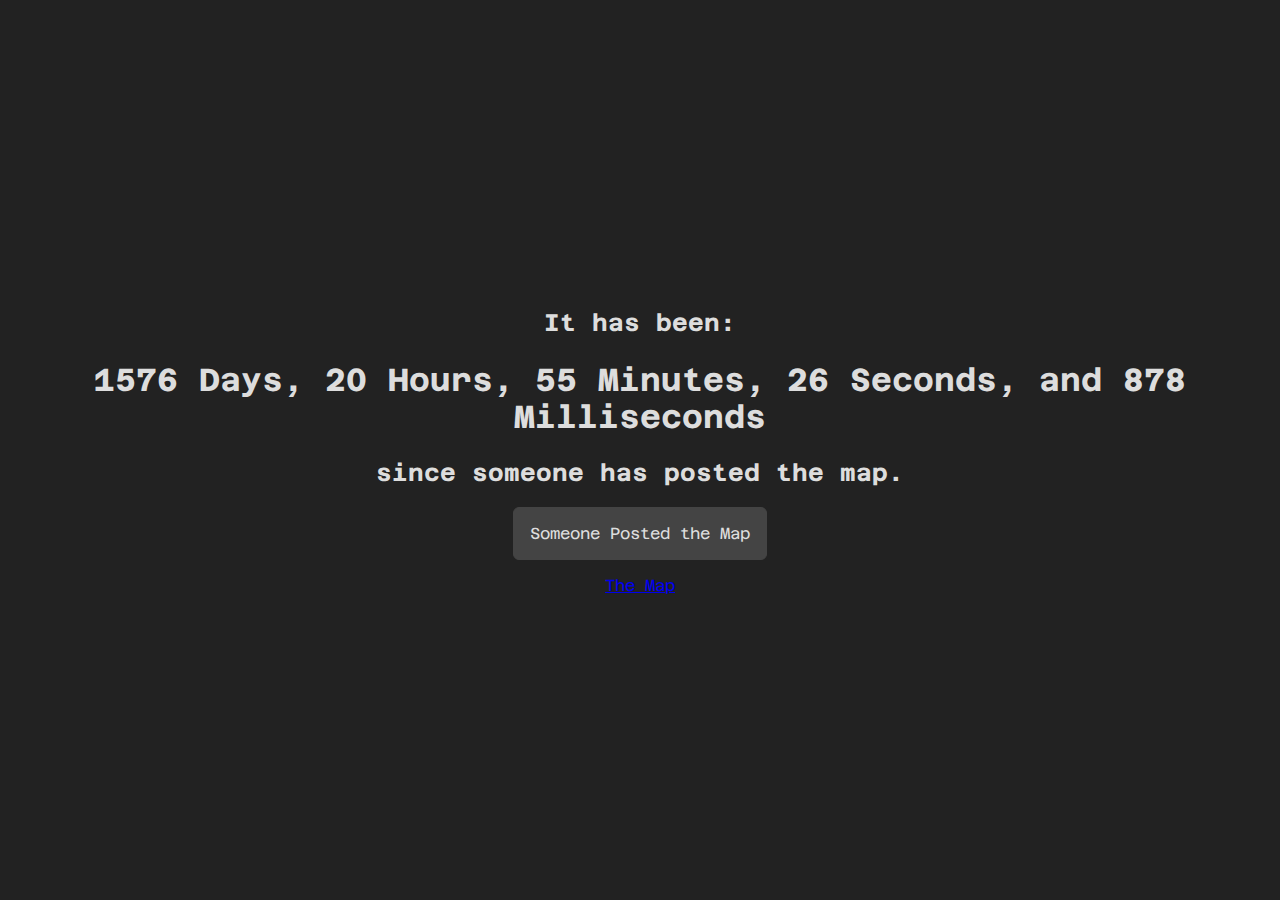
==== index.html @ 4b0d6302 "meta tags" ====
<!DOCTYPE html>
<html>
    <head>
        
        <!-- HTML Meta Tags -->
        <title>How Long Since Someone Posted the Map</title>
        <meta name="description" content="Has someone posted the map recently? Do your civic duty of letting others know by pressing the button.">
        
        <!-- Facebook Meta Tags -->
        <meta property="og:url" content="https://dayssincesomeonepostedthemap.com/">
        <meta property="og:type" content="website">
        <meta property="og:title" content="How Long Since Someone Posted the Map">
        <meta property="og:description" content="Has someone posted the map recently? Do your civic duty of letting others know by pressing the button.">
        <meta property="og:image" content="https://dayssincesomeonepostedthemap.com/themaplol.jpg">
        
        <!-- Twitter Meta Tags -->
        <meta name="twitter:card" content="summary_large_image">
        <meta property="twitter:domain" content="dayssincesomeonepostedthemap.com">
        <meta property="twitter:url" content="https://dayssincesomeonepostedthemap.com/">
        <meta name="twitter:title" content="How Long Since Someone Posted the Map">
        <meta name="twitter:description" content="Has someone posted the map recently? Do your civic duty of letting others know by pressing the button.">
        <meta name="twitter:image" content="https://dayssincesomeonepostedthemap.com/themaplol.jpg">
        
        <!-- Meta Tags Generated via https://www.opengraph.xyz -->
        
        <meta charset="utf-8">
        <meta name="viewport" content="width=device-width">
        <link href="style.css" rel="stylesheet" type="text/css" />
    </head>
    
    <body>
        <h2>It has been:</h2>
        <h1 id="counter"></h1>
        <h2>since someone has posted the map.</h2>
        <button onclick="pressedDaButton()">Someone Posted the Map</button>
        <a href="/themaplol.jpg">The Map</a>
        <script src="script.js"></script>
    </body>
</html>
---- style.css ----
@import url('https://fonts.googleapis.com/css2?family=Azeret+Mono&display=swap');

body {
    display: flex;
    flex-direction: column;
    justify-content: center;
    align-items: center;
    margin: 0;
    padding: 0;
    width: 100vw;
    height: 100vh;
    text-align: center;

    background-color: #222;
    color: #ddd;
    font-family: 'Azeret Mono', monospace;
}

#counter {
    margin: 4px 64px;
}

button {
    background-color: #444;
    color: #ddd;
    font-family: 'Azeret Mono', monospace;
    border-color: #444;
    border-width: 1px;
    border-style: solid;
    font-size: 16px;
    padding: 16px;
    border-radius: 6px;
    cursor: pointer;
}

button:hover {
    border-color: #ddd;
}

a {
    margin: 16px;
}
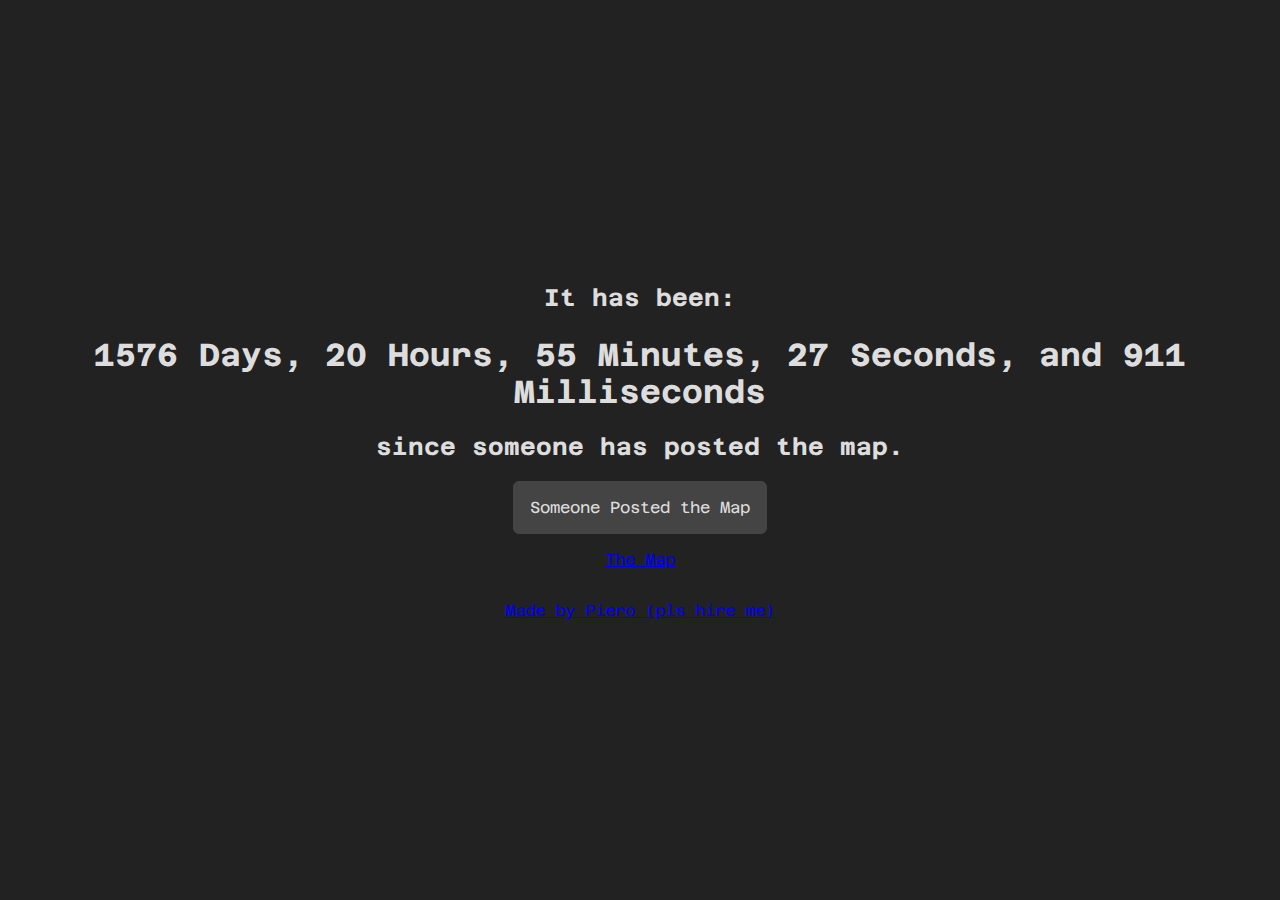
==== commit af89dfca: "added link to my website" ====
--- a/index.html
+++ b/index.html
@@ -34,6 +34,8 @@
         <h2>since someone has posted the map.</h2>
         <button onclick="pressedDaButton()">Someone Posted the Map</button>
         <a href="/themaplol.jpg">The Map</a>
+
+      <a href="https://piemadd.com">Made by Piero (pls hire me)</a>
         <script src="script.js"></script>
     </body>
 </html>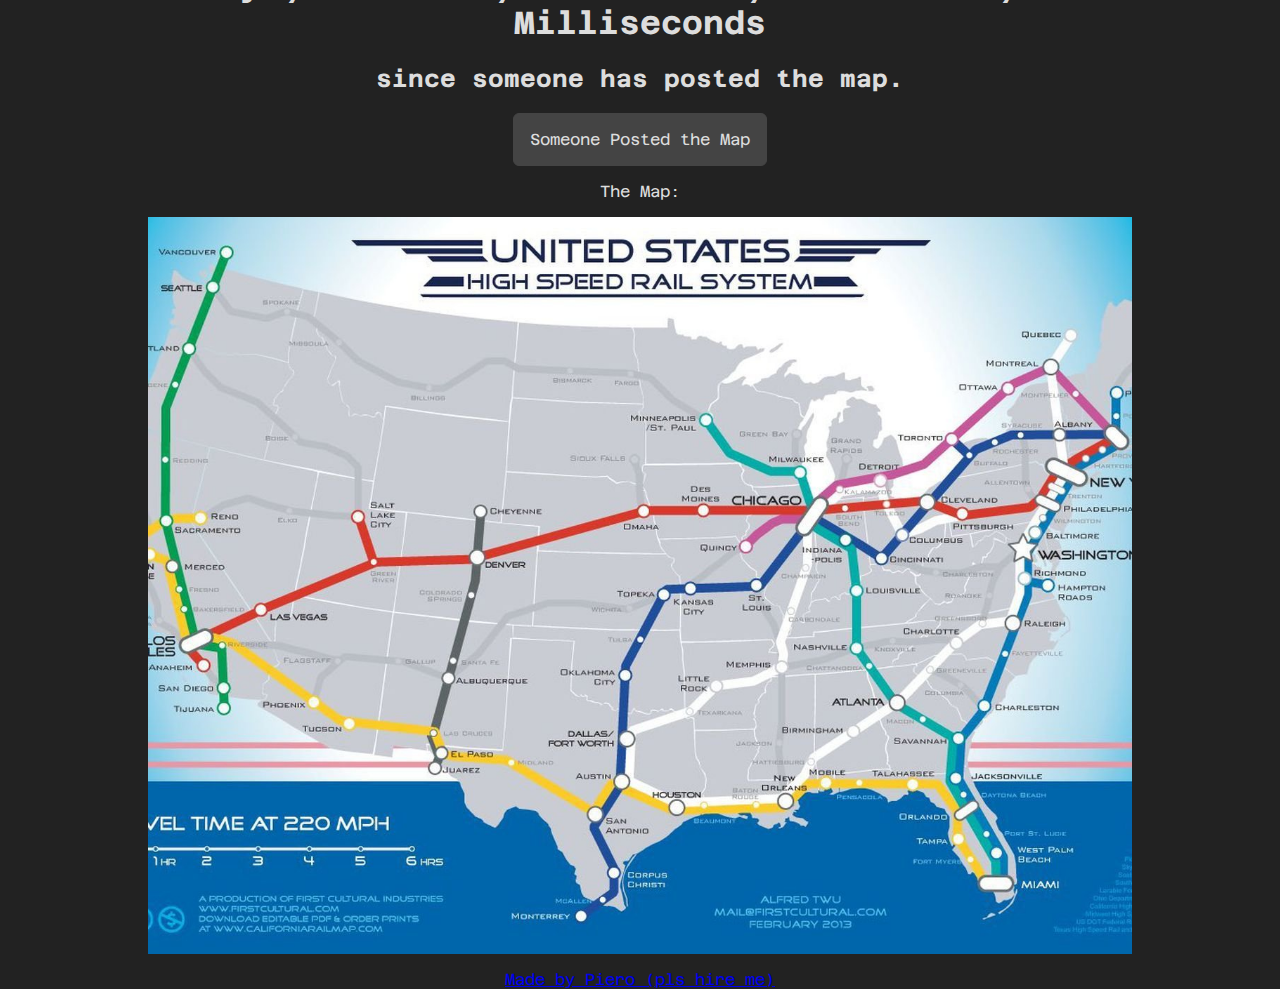
==== commit d5607520: "New css and map image is now on the page." ====
--- a/index.html
+++ b/index.html
@@ -33,7 +33,10 @@
         <h1 id="counter"></h1>
         <h2>since someone has posted the map.</h2>
         <button onclick="pressedDaButton()">Someone Posted the Map</button>
-        <a href="/themaplol.jpg">The Map</a>
+        <!--<a href="/themaplol.jpg">The Map</a>-->
+      <p>The Map:</p>
+
+      <img src="themaplol.jpg" />
 
       <a href="https://piemadd.com">Made by Piero (pls hire me)</a>
         <script src="script.js"></script>
--- a/style.css
+++ b/style.css
@@ -6,8 +6,8 @@
     justify-content: center;
     align-items: center;
     margin: 0;
-    padding: 0;
-    width: 100vw;
+    padding: 0vw 2vw;
+    width: 96vw;
     height: 100vh;
     text-align: center;
 
@@ -39,4 +39,8 @@
 
 a {
     margin: 16px;
+}
+
+img {
+  max-width: 80%;
 }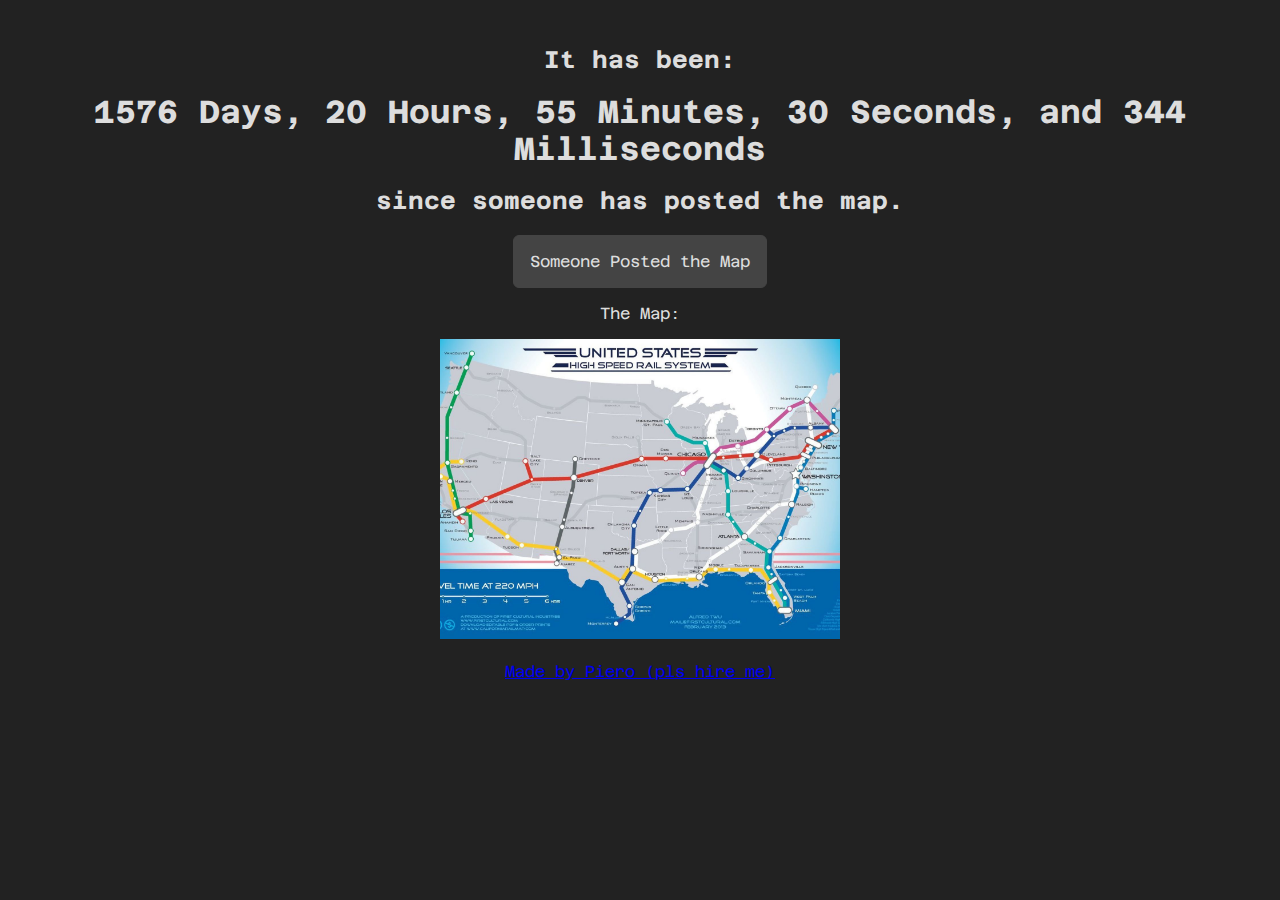
==== commit 782eb73c: "le css bug" ====
--- a/index.html
+++ b/index.html
@@ -29,6 +29,7 @@
     </head>
     
     <body>
+      <center>
         <h2>It has been:</h2>
         <h1 id="counter"></h1>
         <h2>since someone has posted the map.</h2>
@@ -37,8 +38,12 @@
       <p>The Map:</p>
 
       <img src="themaplol.jpg" />
+      <br/>
+        <br/>
+        
 
       <a href="https://piemadd.com">Made by Piero (pls hire me)</a>
         <script src="script.js"></script>
+      </center>
     </body>
 </html>--- a/style.css
+++ b/style.css
@@ -1,14 +1,11 @@
 @import url('https://fonts.googleapis.com/css2?family=Azeret+Mono&display=swap');
 
 body {
-    display: flex;
-    flex-direction: column;
     justify-content: center;
     align-items: center;
     margin: 0;
-    padding: 0vw 2vw;
+    padding: 2vw;
     width: 96vw;
-    height: 100vh;
     text-align: center;
 
     background-color: #222;
@@ -42,5 +39,6 @@
 }
 
 img {
-  max-width: 80%;
+  width: 80%;
+  max-width: 400px;
 }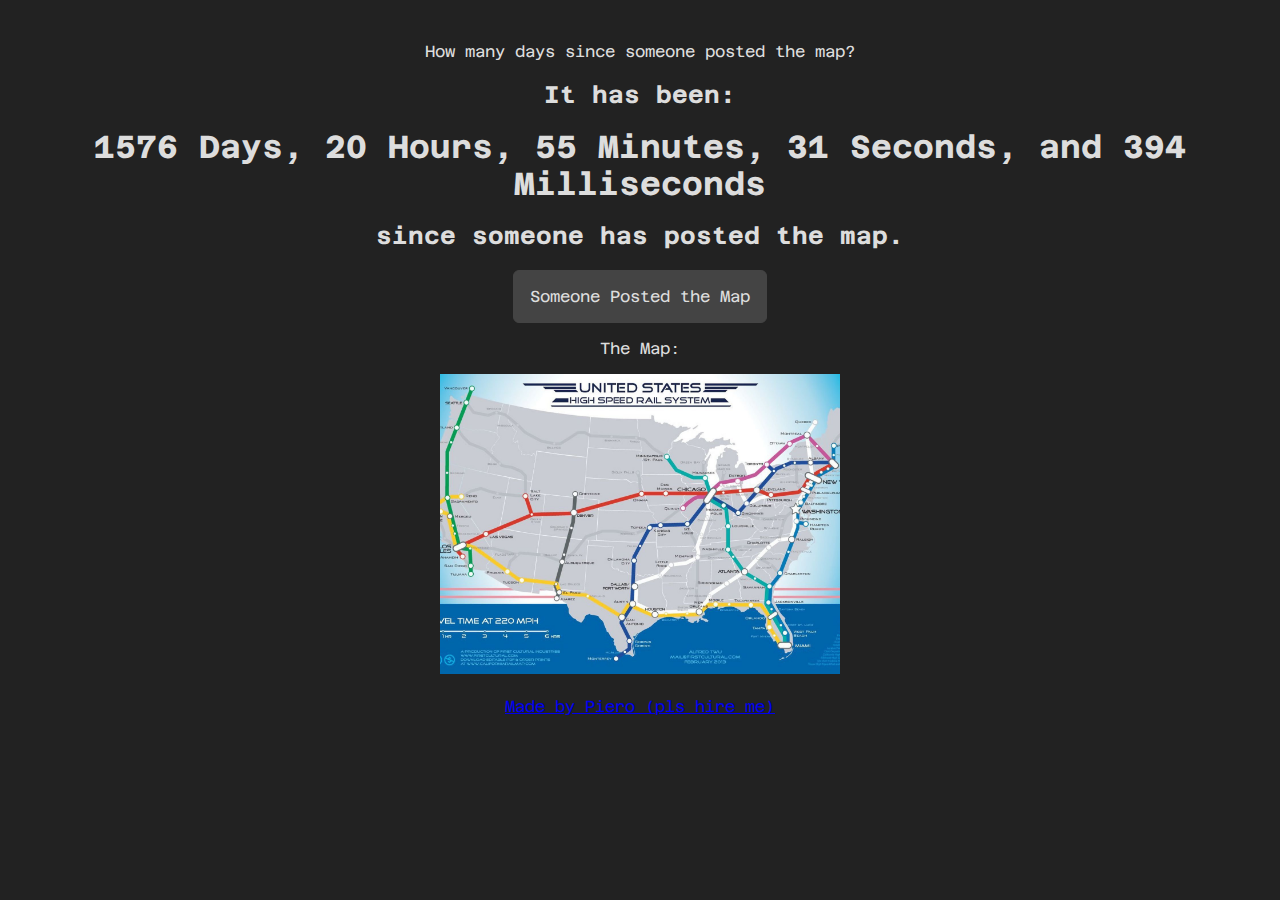
==== commit d69a1f62: "keywords for seo" ====
--- a/index.html
+++ b/index.html
@@ -20,8 +20,11 @@
         <meta name="twitter:title" content="How Long Since Someone Posted the Map">
         <meta name="twitter:description" content="Has someone posted the map recently? Do your civic duty of letting others know by pressing the button.">
         <meta name="twitter:image" content="https://dayssincesomeonepostedthemap.com/themaplol.jpg">
-        
         <!-- Meta Tags Generated via https://www.opengraph.xyz -->
+
+      
+<meta name="keywords" content="Days Since Someone Posted the Map, The Map, USA High speed rail map, us hsr, usa hsr, us high speed rail, how long since someone posted the map">
+
         
         <meta charset="utf-8">
         <meta name="viewport" content="width=device-width">
@@ -30,6 +33,7 @@
     
     <body>
       <center>
+        <p>How many days since someone posted the map?</p>
         <h2>It has been:</h2>
         <h1 id="counter"></h1>
         <h2>since someone has posted the map.</h2>
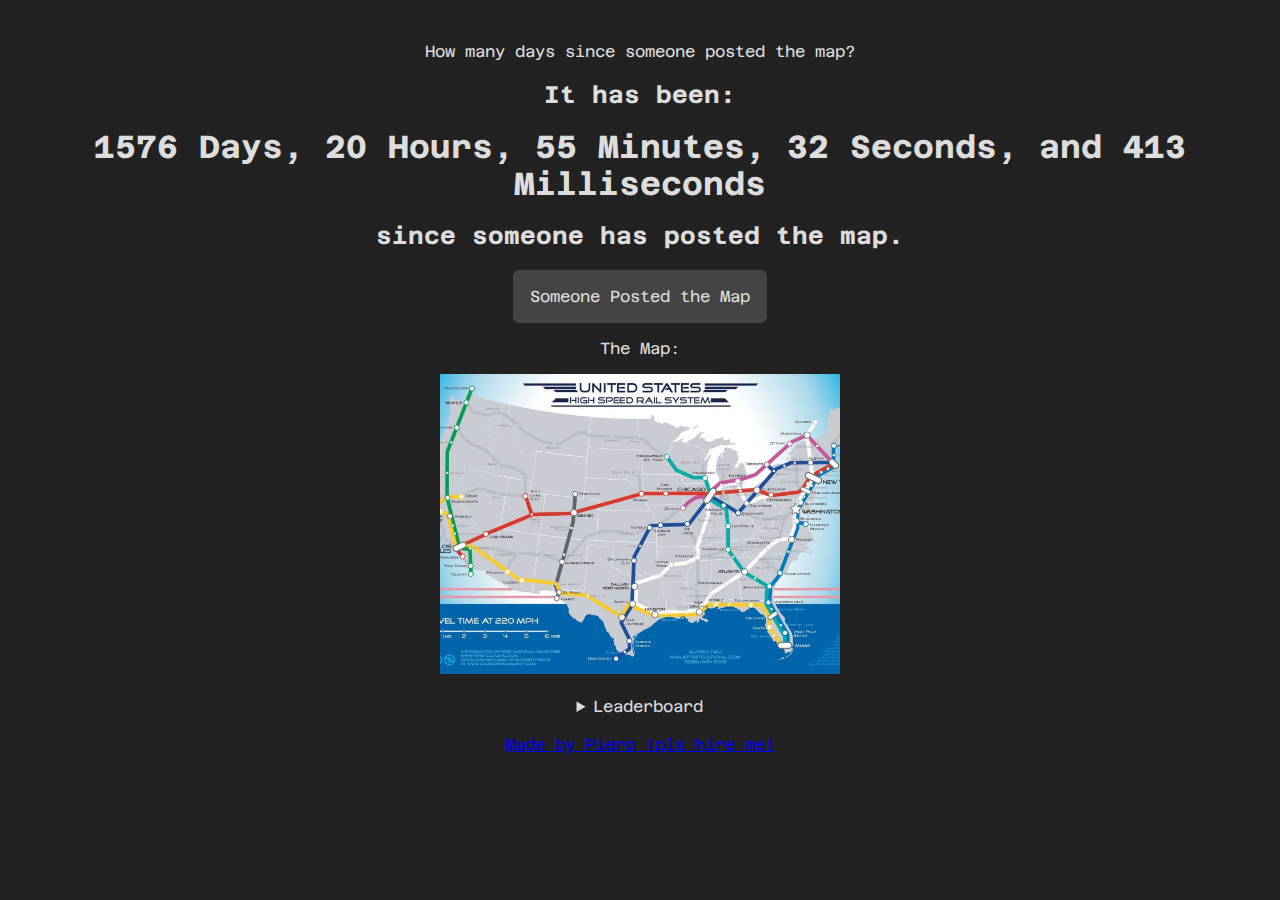
==== commit 33f3631d: "leaderboard" ====
--- a/index.html
+++ b/index.html
@@ -1,53 +1,65 @@
 <!DOCTYPE html>
 <html>
-    <head>
-        
-        <!-- HTML Meta Tags -->
-        <title>How Long Since Someone Posted the Map</title>
-        <meta name="description" content="Has someone posted the map recently? Do your civic duty of letting others know by pressing the button.">
-        
-        <!-- Facebook Meta Tags -->
-        <meta property="og:url" content="https://dayssincesomeonepostedthemap.com/">
-        <meta property="og:type" content="website">
-        <meta property="og:title" content="How Long Since Someone Posted the Map">
-        <meta property="og:description" content="Has someone posted the map recently? Do your civic duty of letting others know by pressing the button.">
-        <meta property="og:image" content="https://dayssincesomeonepostedthemap.com/themaplol.jpg">
-        
-        <!-- Twitter Meta Tags -->
-        <meta name="twitter:card" content="summary_large_image">
-        <meta property="twitter:domain" content="dayssincesomeonepostedthemap.com">
-        <meta property="twitter:url" content="https://dayssincesomeonepostedthemap.com/">
-        <meta name="twitter:title" content="How Long Since Someone Posted the Map">
-        <meta name="twitter:description" content="Has someone posted the map recently? Do your civic duty of letting others know by pressing the button.">
-        <meta name="twitter:image" content="https://dayssincesomeonepostedthemap.com/themaplol.jpg">
-        <!-- Meta Tags Generated via https://www.opengraph.xyz -->
 
-      
-<meta name="keywords" content="Days Since Someone Posted the Map, The Map, USA High speed rail map, us hsr, usa hsr, us high speed rail, how long since someone posted the map">
+<head>
 
-        
-        <meta charset="utf-8">
-        <meta name="viewport" content="width=device-width">
-        <link href="style.css" rel="stylesheet" type="text/css" />
-    </head>
-    
-    <body>
-      <center>
-        <p>How many days since someone posted the map?</p>
-        <h2>It has been:</h2>
-        <h1 id="counter"></h1>
-        <h2>since someone has posted the map.</h2>
-        <button onclick="pressedDaButton()">Someone Posted the Map</button>
-        <!--<a href="/themaplol.jpg">The Map</a>-->
-      <p>The Map:</p>
+  <!-- HTML Meta Tags -->
+  <title>How Long Since Someone Posted the Map</title>
+  <meta name="description"
+    content="Has someone posted the map recently? Do your civic duty of letting others know by pressing the button.">
 
-      <img src="themaplol.jpg" />
-      <br/>
-        <br/>
-        
+  <!-- Facebook Meta Tags -->
+  <meta property="og:url" content="https://dayssincesomeonepostedthemap.com/">
+  <meta property="og:type" content="website">
+  <meta property="og:title" content="How Long Since Someone Posted the Map">
+  <meta property="og:description"
+    content="Has someone posted the map recently? Do your civic duty of letting others know by pressing the button.">
+  <meta property="og:image" content="https://dayssincesomeonepostedthemap.com/themaplol.jpg">
 
-      <a href="https://piemadd.com">Made by Piero (pls hire me)</a>
-        <script src="script.js"></script>
-      </center>
-    </body>
+  <!-- Twitter Meta Tags -->
+  <meta name="twitter:card" content="summary_large_image">
+  <meta property="twitter:domain" content="dayssincesomeonepostedthemap.com">
+  <meta property="twitter:url" content="https://dayssincesomeonepostedthemap.com/">
+  <meta name="twitter:title" content="How Long Since Someone Posted the Map">
+  <meta name="twitter:description"
+    content="Has someone posted the map recently? Do your civic duty of letting others know by pressing the button.">
+  <meta name="twitter:image" content="https://dayssincesomeonepostedthemap.com/themaplol.jpg">
+  <!-- Meta Tags Generated via https://www.opengraph.xyz -->
+
+
+  <meta name="keywords"
+    content="Days Since Someone Posted the Map, The Map, USA High speed rail map, us hsr, usa hsr, us high speed rail, how long since someone posted the map">
+
+
+  <meta charset="utf-8">
+  <meta name="viewport" content="width=device-width">
+  <link href="style.css" rel="stylesheet" type="text/css" />
+</head>
+
+<body>
+  <center>
+    <p>How many days since someone posted the map?</p>
+    <h2>It has been:</h2>
+    <h1 id="counter"></h1>
+    <h2>since someone has posted the map.</h2>
+    <button onclick="pressedDaButton()">Someone Posted the Map</button>
+    <!--<a href="/themaplol.jpg">The Map</a>-->
+    <p>The Map:</p>
+
+    <img src="themaplol.jpg" />
+    <br />
+    <br />
+    <details>
+      <summary>Leaderboard</summary>
+      <table id="leaderboard">
+      </table>
+    </details>
+    <br />
+
+
+    <a href="https://piemadd.com">Made by Piero (pls hire me)</a>
+    <script src="script.js"></script>
+  </center>
+</body>
+
 </html>--- a/style.css
+++ b/style.css
@@ -38,6 +38,10 @@
     margin: 16px;
 }
 
+a:visited {
+  color: #ddd;
+}
+
 img {
   width: 80%;
   max-width: 400px;
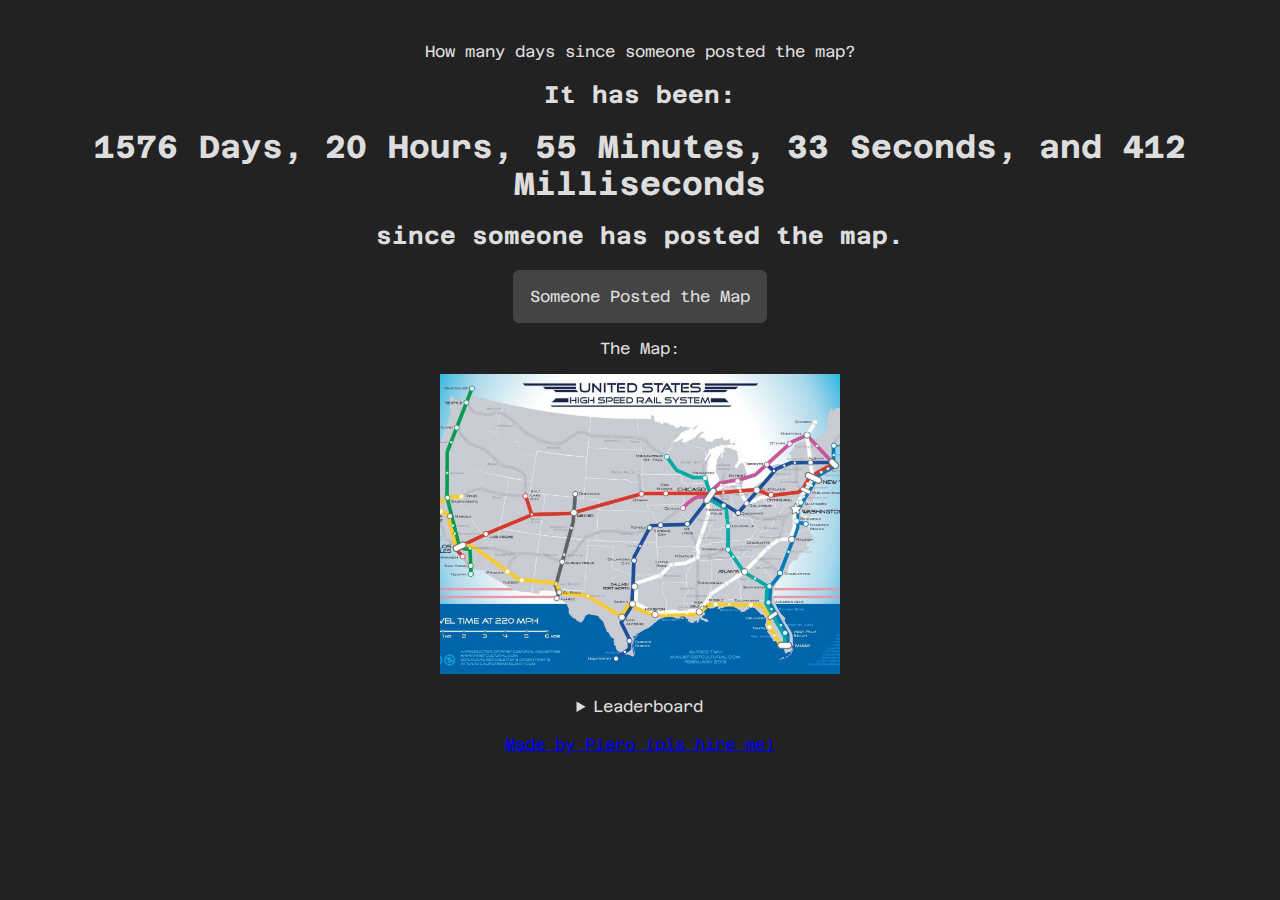
==== commit 5727613a: "GA!" ====
--- a/index.html
+++ b/index.html
@@ -1,65 +1,58 @@
 <!DOCTYPE html>
 <html>
+  <head>
+    <!-- Google tag (gtag.js) -->
+    <script async src="https://www.googletagmanager.com/gtag/js?id=G-4EN7TSCZSP"></script>
+    <script>
+      window.dataLayer = window.dataLayer || [];
 
-<head>
-
-  <!-- HTML Meta Tags -->
-  <title>How Long Since Someone Posted the Map</title>
-  <meta name="description"
-    content="Has someone posted the map recently? Do your civic duty of letting others know by pressing the button.">
-
-  <!-- Facebook Meta Tags -->
-  <meta property="og:url" content="https://dayssincesomeonepostedthemap.com/">
-  <meta property="og:type" content="website">
-  <meta property="og:title" content="How Long Since Someone Posted the Map">
-  <meta property="og:description"
-    content="Has someone posted the map recently? Do your civic duty of letting others know by pressing the button.">
-  <meta property="og:image" content="https://dayssincesomeonepostedthemap.com/themaplol.jpg">
-
-  <!-- Twitter Meta Tags -->
-  <meta name="twitter:card" content="summary_large_image">
-  <meta property="twitter:domain" content="dayssincesomeonepostedthemap.com">
-  <meta property="twitter:url" content="https://dayssincesomeonepostedthemap.com/">
-  <meta name="twitter:title" content="How Long Since Someone Posted the Map">
-  <meta name="twitter:description"
-    content="Has someone posted the map recently? Do your civic duty of letting others know by pressing the button.">
-  <meta name="twitter:image" content="https://dayssincesomeonepostedthemap.com/themaplol.jpg">
-  <!-- Meta Tags Generated via https://www.opengraph.xyz -->
-
-
-  <meta name="keywords"
-    content="Days Since Someone Posted the Map, The Map, USA High speed rail map, us hsr, usa hsr, us high speed rail, how long since someone posted the map">
-
-
-  <meta charset="utf-8">
-  <meta name="viewport" content="width=device-width">
-  <link href="style.css" rel="stylesheet" type="text/css" />
-</head>
-
-<body>
-  <center>
-    <p>How many days since someone posted the map?</p>
-    <h2>It has been:</h2>
-    <h1 id="counter"></h1>
-    <h2>since someone has posted the map.</h2>
-    <button onclick="pressedDaButton()">Someone Posted the Map</button>
-    <!--<a href="/themaplol.jpg">The Map</a>-->
-    <p>The Map:</p>
-
-    <img src="themaplol.jpg" />
-    <br />
-    <br />
-    <details>
-      <summary>Leaderboard</summary>
-      <table id="leaderboard">
-      </table>
-    </details>
-    <br />
-
-
-    <a href="https://piemadd.com">Made by Piero (pls hire me)</a>
-    <script src="script.js"></script>
-  </center>
-</body>
-
+      function gtag() {
+        dataLayer.push(arguments);
+      }
+      gtag('js', new Date());
+      gtag('config', 'G-4EN7TSCZSP');
+    </script>
+    <!-- HTML Meta Tags -->
+    <title>How Long Since Someone Posted the Map</title>
+    <meta name="description" content="Has someone posted the map recently? Do your civic duty of letting others know by pressing the button.">
+    <!-- Facebook Meta Tags -->
+    <meta property="og:url" content="https://dayssincesomeonepostedthemap.com/">
+    <meta property="og:type" content="website">
+    <meta property="og:title" content="How Long Since Someone Posted the Map">
+    <meta property="og:description" content="Has someone posted the map recently? Do your civic duty of letting others know by pressing the button.">
+    <meta property="og:image" content="https://dayssincesomeonepostedthemap.com/themaplol.jpg">
+    <!-- Twitter Meta Tags -->
+    <meta name="twitter:card" content="summary_large_image">
+    <meta property="twitter:domain" content="dayssincesomeonepostedthemap.com">
+    <meta property="twitter:url" content="https://dayssincesomeonepostedthemap.com/">
+    <meta name="twitter:title" content="How Long Since Someone Posted the Map">
+    <meta name="twitter:description" content="Has someone posted the map recently? Do your civic duty of letting others know by pressing the button.">
+    <meta name="twitter:image" content="https://dayssincesomeonepostedthemap.com/themaplol.jpg">
+    <!-- Meta Tags Generated via https://www.opengraph.xyz -->
+    <meta name="keywords" content="Days Since Someone Posted the Map, The Map, USA High speed rail map, us hsr, usa hsr, us high speed rail, how long since someone posted the map">
+    <meta charset="utf-8">
+    <meta name="viewport" content="width=device-width">
+    <link href="style.css" rel="stylesheet" type="text/css" />
+  </head>
+  <body>
+    <center>
+      <p>How many days since someone posted the map?</p>
+      <h2>It has been:</h2>
+      <h1 id="counter"></h1>
+      <h2>since someone has posted the map.</h2>
+      <button onclick="pressedDaButton()">Someone Posted the Map</button>
+      <!--<a href="/themaplol.jpg">The Map</a>-->
+      <p>The Map:</p>
+      <img src="themaplol.jpg" />
+      <br />
+      <br />
+      <details>
+        <summary>Leaderboard</summary>
+        <table id="leaderboard"></table>
+      </details>
+      <br />
+      <a href="https://piemadd.com">Made by Piero (pls hire me)</a>
+      <script src="script.js"></script>
+    </center>
+  </body>
 </html>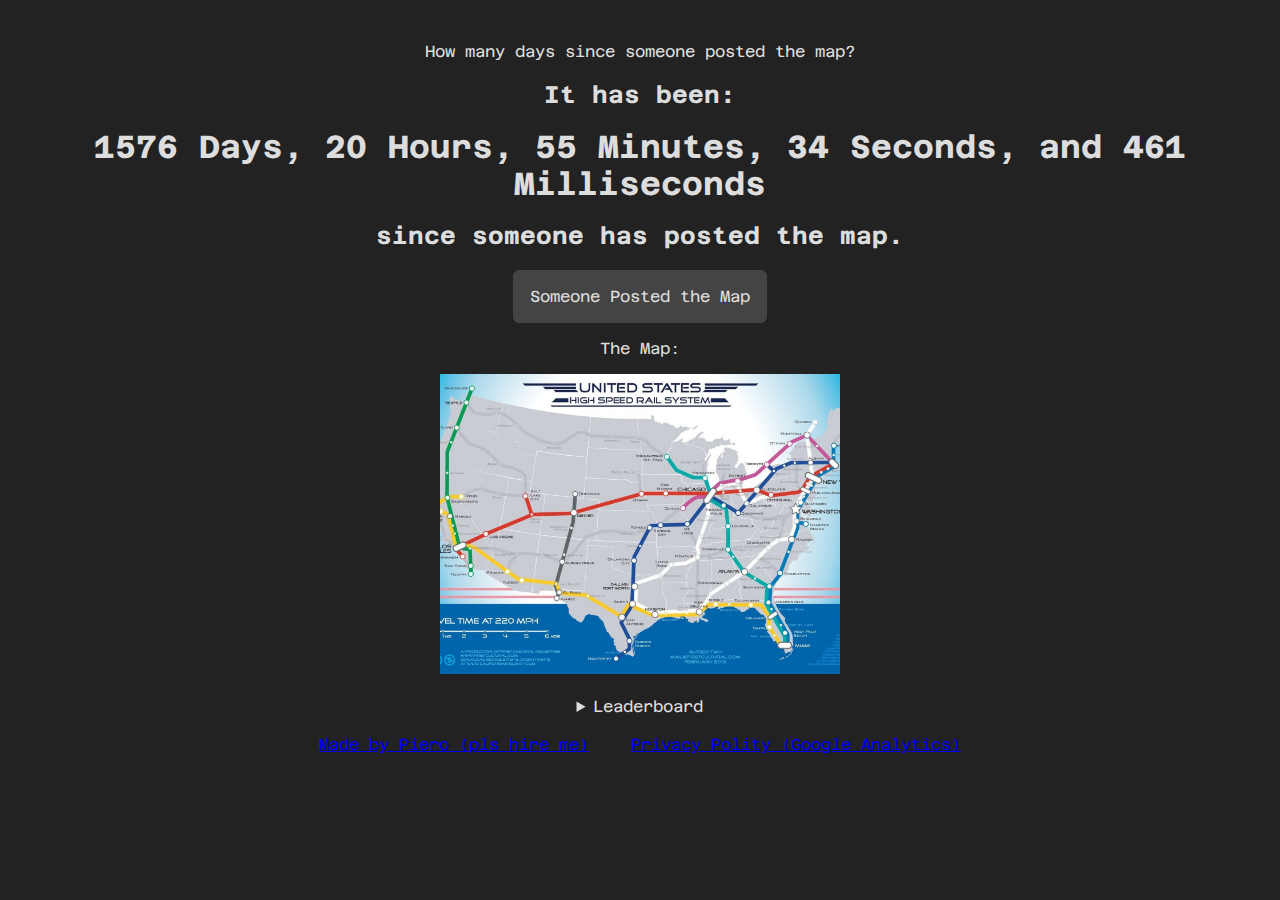
==== commit 3443ed75: "privacy policy" ====
--- a/index.html
+++ b/index.html
@@ -52,6 +52,7 @@
       </details>
       <br />
       <a href="https://piemadd.com">Made by Piero (pls hire me)</a>
+      <a href="privacy.html">Privacy Polity (Google Analytics)</a>
       <script src="script.js"></script>
     </center>
   </body>
